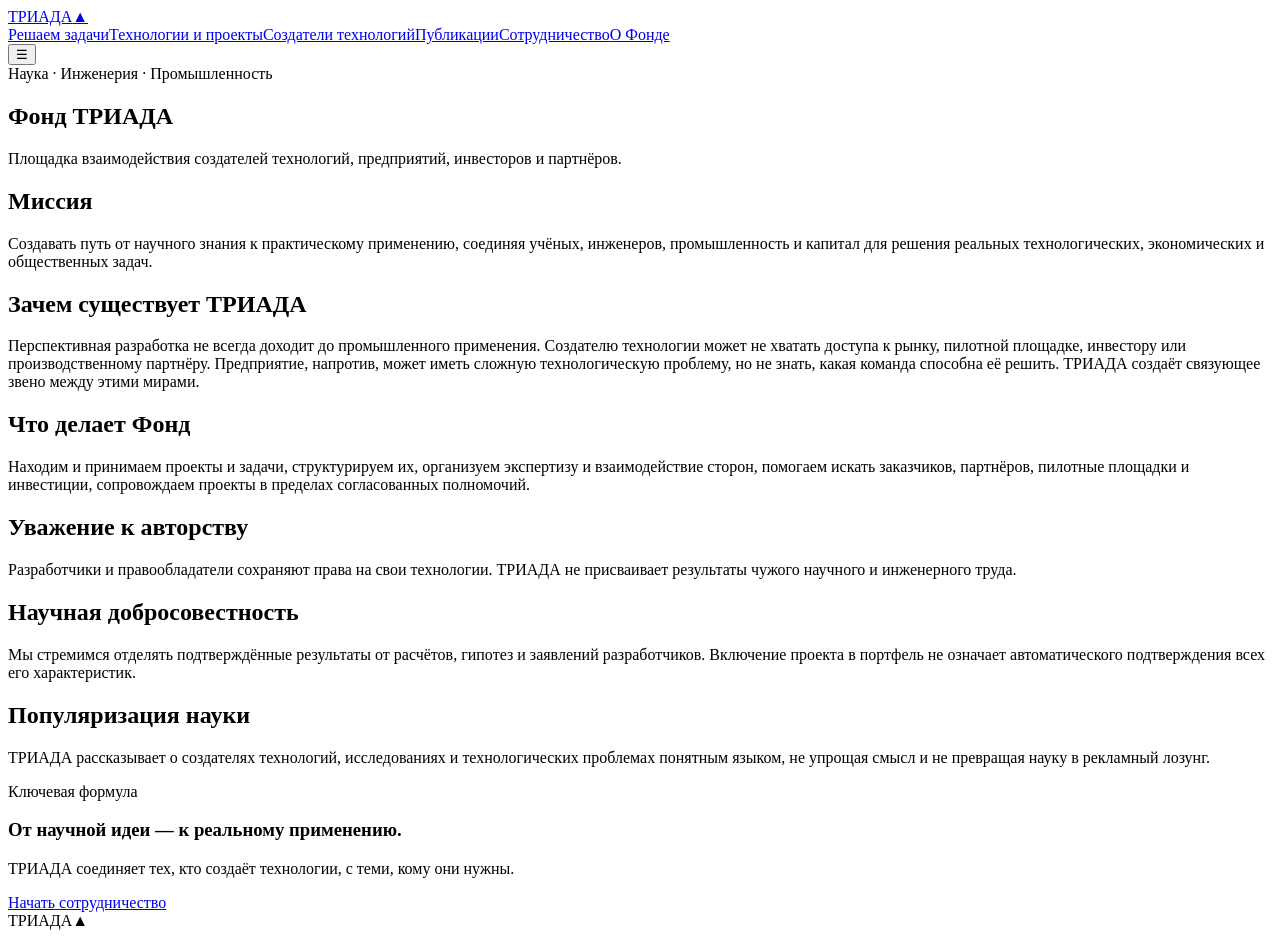
==== about.html @ a20eacea "Initial TRIADA website" ====
<!doctype html><html lang="ru"><head><meta charset="utf-8"><meta name="viewport" content="width=device-width,initial-scale=1"><title>О Фонде — ТРИАДА</title><link rel="stylesheet" href="assets/css/styles.css"><script defer src="assets/js/config.js"></script><script defer src="assets/js/api.js"></script><script defer src="assets/js/common.js"></script></head><body>
<header class="site-header"><div class="container header-inner"><a class="brand" href="index.html">ТРИАДА<span>▲</span></a><nav class="nav" data-nav><a href="challenges.html">Решаем задачи</a><a href="projects.html">Технологии и проекты</a><a href="creators.html">Создатели технологий</a><a href="publications.html">Публикации</a><a href="cooperation.html">Сотрудничество</a><a href="about.html">О Фонде</a></nav><button class="nav-toggle" data-nav-toggle>☰</button></div></header>
<main><section class="page-hero"><div class="container"><div class="eyebrow">Наука · Инженерия · Промышленность</div><h1>Фонд ТРИАДА</h1><p>Площадка взаимодействия создателей технологий, предприятий, инвесторов и партнёров.</p></div></section><section><div class="container detail-grid"><article class="detail-content"><h2>Миссия</h2><p>Создавать путь от научного знания к практическому применению, соединяя учёных, инженеров, промышленность и капитал для решения реальных технологических, экономических и общественных задач.</p><h2>Зачем существует ТРИАДА</h2><p>Перспективная разработка не всегда доходит до промышленного применения. Создателю технологии может не хватать доступа к рынку, пилотной площадке, инвестору или производственному партнёру. Предприятие, напротив, может иметь сложную технологическую проблему, но не знать, какая команда способна её решить. ТРИАДА создаёт связующее звено между этими мирами.</p><h2>Что делает Фонд</h2><p>Находим и принимаем проекты и задачи, структурируем их, организуем экспертизу и взаимодействие сторон, помогаем искать заказчиков, партнёров, пилотные площадки и инвестиции, сопровождаем проекты в пределах согласованных полномочий.</p><h2>Уважение к авторству</h2><p>Разработчики и правообладатели сохраняют права на свои технологии. ТРИАДА не присваивает результаты чужого научного и инженерного труда.</p><h2>Научная добросовестность</h2><p>Мы стремимся отделять подтверждённые результаты от расчётов, гипотез и заявлений разработчиков. Включение проекта в портфель не означает автоматического подтверждения всех его характеристик.</p><h2>Популяризация науки</h2><p>ТРИАДА рассказывает о создателях технологий, исследованиях и технологических проблемах понятным языком, не упрощая смысл и не превращая науку в рекламный лозунг.</p></article><aside class="detail-sidebar card"><div class="eyebrow">Ключевая формула</div><h3>От научной идеи — к реальному применению.</h3><p>ТРИАДА соединяет тех, кто создаёт технологии, с теми, кому они нужны.</p><a class="button" href="cooperation.html">Начать сотрудничество</a></aside></div></section></main><footer class="footer"><div class="container"><div class="brand">ТРИАДА<span>▲</span></div></div></footer>
</body></html>
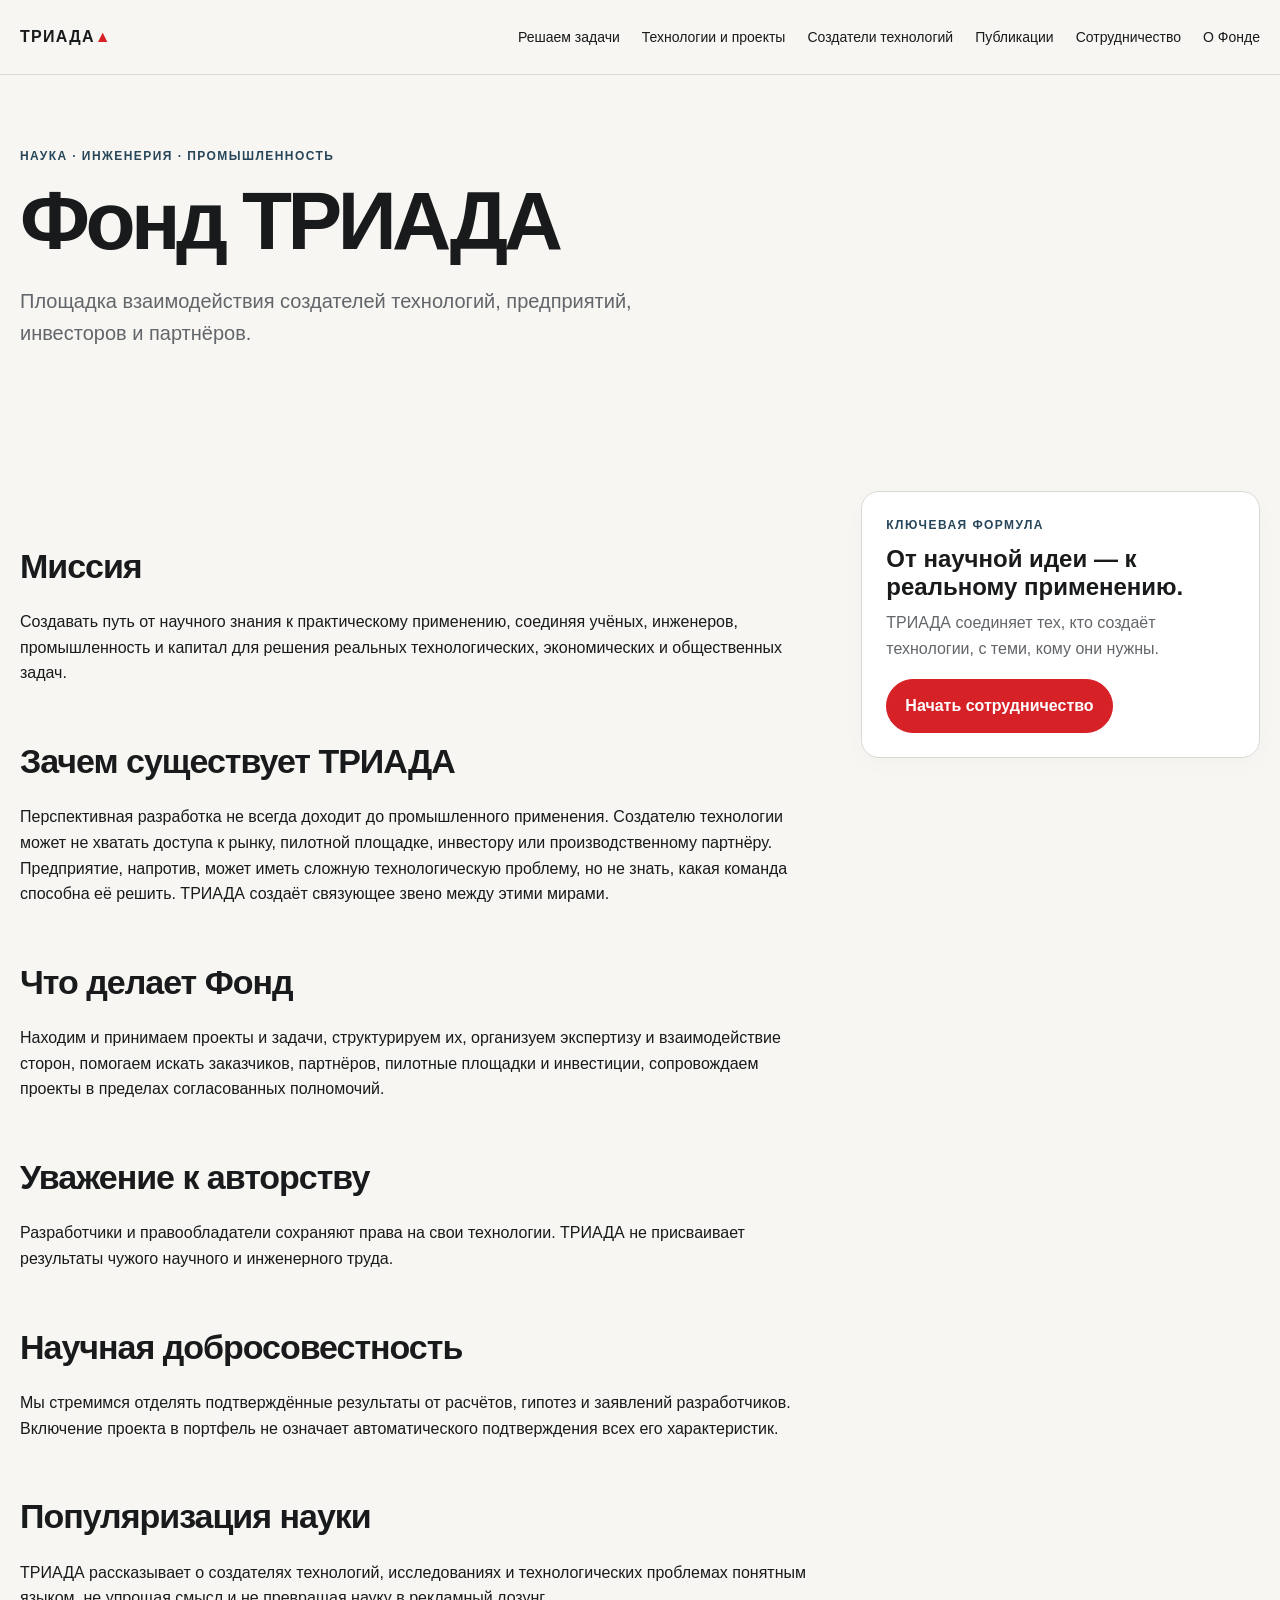
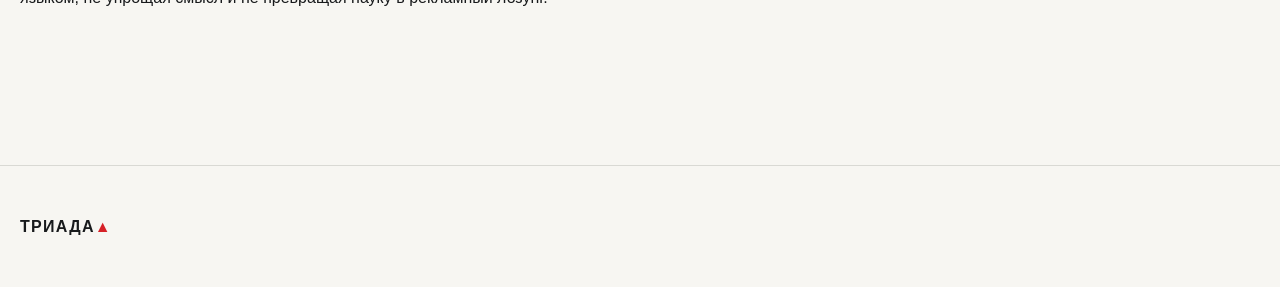
==== commit c342f03b: "Add files via upload" ====
--- a/about.html
+++ b/about.html
@@ -1,4 +1,75 @@
-<!doctype html><html lang="ru"><head><meta charset="utf-8"><meta name="viewport" content="width=device-width,initial-scale=1"><title>О Фонде — ТРИАДА</title><link rel="stylesheet" href="assets/css/styles.css"><script defer src="assets/js/config.js"></script><script defer src="assets/js/api.js"></script><script defer src="assets/js/common.js"></script></head><body>
+<!doctype html><html lang="ru"><head><meta charset="utf-8"><meta name="viewport" content="width=device-width,initial-scale=1"><title>О Фонде — ТРИАДА</title><style>
+:root{
+  --bg:#f7f6f2;--ink:#181a1c;--muted:#62666a;--red:#d62127;--blue:#27465a;--line:#d9d9d4;--white:#fff;
+  --max:1320px;--radius:18px;--shadow:0 12px 36px rgba(24,26,28,.06)
+}
+*{box-sizing:border-box}html{scroll-behavior:smooth}body{margin:0;background:var(--bg);color:var(--ink);font:16px/1.6 Inter,Arial,sans-serif}
+a{color:inherit;text-decoration:none}img{max-width:100%;display:block}button,input,textarea,select{font:inherit}
+.container{width:min(calc(100% - 40px),var(--max));margin:auto}.site-header{position:sticky;top:0;z-index:50;background:rgba(247,246,242,.94);backdrop-filter:blur(14px);border-bottom:1px solid var(--line)}
+.header-inner{height:74px;display:flex;align-items:center;gap:28px}.brand{font-weight:800;letter-spacing:.08em}.brand span{color:var(--red)}.nav{margin-left:auto;display:flex;gap:22px;align-items:center;font-size:14px}.nav a:hover{color:var(--red)}.nav-toggle{display:none;margin-left:auto;background:none;border:0;font-size:24px}
+.hero{padding:96px 0 76px}.hero-grid{display:grid;grid-template-columns:1.1fr .9fr;gap:70px;align-items:center}.eyebrow{font-size:12px;letter-spacing:.12em;text-transform:uppercase;color:var(--blue);font-weight:800}.hero h1,.page-hero h1{font-size:clamp(48px,7vw,92px);line-height:.96;letter-spacing:-.055em;margin:16px 0 24px;max-width:900px}.hero p,.page-hero p{font-size:20px;color:var(--muted);max-width:720px}.actions{display:flex;gap:12px;flex-wrap:wrap;margin-top:30px}.button{display:inline-flex;align-items:center;justify-content:center;padding:13px 18px;border-radius:999px;background:var(--red);color:white;font-weight:700;border:1px solid var(--red)}.button.secondary{background:transparent;color:var(--ink);border-color:var(--line)}.button.dark{background:var(--ink);border-color:var(--ink)}.text-link{font-weight:700;border-bottom:1px solid var(--ink)}
+.triad-diagram{min-height:420px;position:relative;border:1px solid var(--line);border-radius:32px;background:linear-gradient(150deg,#fff,#f1f0eb);overflow:hidden;box-shadow:var(--shadow)}.triad-diagram:before,.triad-diagram:after{content:"";position:absolute;border:1px solid #cfd2d4;border-radius:50%;width:340px;height:340px;left:50%;top:50%;transform:translate(-50%,-50%)}.triad-diagram:after{width:220px;height:220px}.node{position:absolute;padding:12px 16px;border-radius:999px;background:white;border:1px solid var(--line);font-weight:800;box-shadow:var(--shadow)}.n1{top:18%;left:12%}.n2{top:56%;left:41%}.n3{bottom:14%;right:9%}.pulse{position:absolute;width:12px;height:12px;background:var(--red);border-radius:50%;left:50%;top:50%;transform:translate(-50%,-50%);box-shadow:0 0 0 14px rgba(214,33,39,.08)}
+section{padding:78px 0}.section-head{display:grid;grid-template-columns:1fr 1fr;gap:40px;align-items:end;margin-bottom:30px}.section-head h2{font-size:clamp(34px,5vw,60px);line-height:1.02;letter-spacing:-.04em;margin:0}.section-head p{color:var(--muted);font-size:18px;margin:0}.grid{display:grid;gap:18px}.grid-4{grid-template-columns:repeat(4,1fr)}.grid-3{grid-template-columns:repeat(3,1fr)}.grid-2{grid-template-columns:repeat(2,1fr)}
+.card{background:var(--white);border:1px solid var(--line);border-radius:var(--radius);padding:24px;min-height:210px;display:flex;flex-direction:column;box-shadow:0 6px 22px rgba(24,26,28,.025)}.card h3{font-size:24px;line-height:1.15;margin:10px 0}.card p{color:var(--muted);margin:0 0 18px}.card .button,.card .text-link{margin-top:auto;align-self:flex-start}.card-actions{margin-top:auto;display:flex;flex-direction:column;gap:12px;align-items:flex-start}.meta{color:var(--blue);font-size:13px;margin:0 0 16px}.portrait{aspect-ratio:4/3;object-fit:cover;border-radius:12px;margin-bottom:18px;background:#eee}
+.problem-grid .card{min-height:170px}.problem-grid h3{font-size:22px}.dark-section{background:var(--ink);color:white}.dark-section .section-head p,.dark-section .card p{color:#c8cbce}.dark-section .card{background:#202326;border-color:#35383b}.dark-section .eyebrow{color:#a6becd}
+.steps{display:grid;grid-template-columns:repeat(6,1fr);gap:1px;background:var(--line);border:1px solid var(--line);border-radius:var(--radius);overflow:hidden}.step{background:var(--white);padding:22px}.step b{font-size:28px;color:var(--red)}.step h3{font-size:17px;margin:24px 0 7px}.step p{font-size:13px;color:var(--muted);margin:0}
+.page-hero{padding:72px 0 44px}.page-hero h1{font-size:clamp(44px,7vw,82px)}.filters{display:flex;gap:8px;flex-wrap:wrap;margin:18px 0 28px}.filter{border:1px solid var(--line);background:white;border-radius:999px;padding:9px 13px}.search{width:100%;padding:16px;border:1px solid var(--line);border-radius:14px;background:white;font-size:18px}.empty{padding:34px;border:1px dashed var(--line);border-radius:var(--radius);color:var(--muted);background:#fff}
+.detail-grid{display:grid;grid-template-columns:2fr 1fr;gap:44px}.detail-content h2{font-size:34px;letter-spacing:-.03em;margin:48px 0 12px}.detail-sidebar{position:sticky;top:100px;height:max-content}.fact{padding:14px 0;border-bottom:1px solid var(--line)}.fact span{display:block;color:var(--muted);font-size:12px;text-transform:uppercase;letter-spacing:.08em}.fact b{display:block;margin-top:5px}.evidence-scale{display:grid;grid-template-columns:repeat(7,1fr);gap:4px;margin-top:18px}.evidence-scale span{height:8px;border-radius:99px;background:#ddd}.evidence-scale span.on{background:var(--red)}
+.form-card{background:white;border:1px solid var(--line);border-radius:var(--radius);padding:28px}.form-grid{display:grid;grid-template-columns:1fr 1fr;gap:16px}.form-grid .full{grid-column:1/-1}label{font-weight:700;font-size:13px}input,textarea,select{width:100%;padding:13px;border:1px solid var(--line);border-radius:10px;background:#fff;margin-top:6px}textarea{min-height:120px;resize:vertical}.form-status{margin-top:12px;color:var(--blue)}.hp{position:absolute;left:-9999px}
+.footer{padding:48px 0;border-top:1px solid var(--line);margin-top:60px}.footer-grid{display:grid;grid-template-columns:2fr repeat(3,1fr);gap:30px}.footer h4{margin:0 0 12px}.footer a{display:block;color:var(--muted);margin:7px 0}.legal{font-size:12px;color:var(--muted);margin-top:30px;max-width:900px}
+@media(max-width:980px){.nav{display:none;position:absolute;left:20px;right:20px;top:74px;background:white;border:1px solid var(--line);border-radius:14px;padding:16px;flex-direction:column;align-items:flex-start}.nav.open{display:flex}.nav-toggle{display:block}.hero-grid,.section-head,.detail-grid{grid-template-columns:1fr}.triad-diagram{min-height:320px}.grid-4{grid-template-columns:repeat(2,1fr)}.grid-3{grid-template-columns:1fr 1fr}.steps{grid-template-columns:repeat(2,1fr)}.detail-sidebar{position:static}.footer-grid{grid-template-columns:1fr 1fr}.hero{padding-top:60px}}
+@media(max-width:620px){.container{width:min(calc(100% - 28px),var(--max))}.hero h1,.page-hero h1{font-size:48px}.hero p,.page-hero p{font-size:17px}.grid-4,.grid-3,.grid-2,.form-grid,.footer-grid{grid-template-columns:1fr}.steps{grid-template-columns:1fr}.evidence-scale{grid-template-columns:repeat(7,1fr)}section{padding:56px 0}.section-head{gap:18px}.card{min-height:unset}}
+
+</style><script>
+// После публикации Google Apps Script Web App вставьте URL /exec сюда.
+window.TRIADA_CONFIG = {
+  API_URL: 'https://script.google.com/macros/s/AKfycbx8Can62cXNw6nDtf886QBsCSZgSdFpAb1yBS1tljeRZTxrNdUVg59lQ1ZYYLkka4c6/exec',
+  SITE_NAME: 'Фонд ТРИАДА',
+  CONTACT_EMAIL: 'fond-triada@yandex.com'
+};
+
+</script><script>
+(function(){
+  const cfg = () => window.TRIADA_CONFIG || {};
+  const demo = {
+    ok:true, generatedAt:new Date().toISOString(),
+    projects:[], creators:[], challenges:[], competences:[], publications:[]
+  };
+  function configured(){ const u=cfg().API_URL||''; return /^https:\/\//.test(u) && !u.includes('PASTE_'); }
+  async function get(action, params={}){
+    if(!configured()) return action==='bootstrap'?demo:{ok:false,error:'API не подключён'};
+    const u=new URL(cfg().API_URL);
+    u.searchParams.set('action',action);
+    Object.entries(params).forEach(([k,v])=>u.searchParams.set(k,v));
+    const r=await fetch(u.toString(),{redirect:'follow',cache:'no-store'});
+    if(!r.ok) throw new Error('Ошибка API: '+r.status);
+    return r.json();
+  }
+  async function submit(payload){
+    if(!configured()) throw new Error('Сначала подключите Apps Script API в assets/js/config.js');
+    const r=await fetch(cfg().API_URL,{method:'POST',redirect:'follow',headers:{'Content-Type':'text/plain;charset=utf-8'},body:JSON.stringify(payload)});
+    if(!r.ok) throw new Error('Не удалось отправить форму');
+    return r.json();
+  }
+  window.TriadaAPI={get,submit,configured};
+})();
+
+</script><script>
+(function(){
+  const esc=s=>String(s??'').replace(/[&<>"']/g,m=>({'&':'&amp;','<':'&lt;','>':'&gt;','"':'&quot;',"'":'&#39;'}[m]));
+  const qs=k=>new URLSearchParams(location.search).get(k)||'';
+  const list=v=>Array.isArray(v)?v:(v?String(v).split(/[,;]+/).map(x=>x.trim()).filter(Boolean):[]);
+  function stageLabel(s){return ({IDEA:'Идея',CONCEPT:'Концепция',LAB:'Лаборатория',PROTOTYPE:'Прототип',PILOT:'Пилот',DEMO:'Демонстрация',INDUSTRIAL:'Промышленная эксплуатация','SCALE-UP':'Масштабирование'})[s]||s||''}
+  function projectCard(p){return `<article class="card project-card"><div class="eyebrow">${esc(p.direction||'Технологический проект')} · ${esc(stageLabel(p.stage))}</div><h3>${esc(p.name)}</h3><p>${esc(p.lead||p.problem||'')}</p><div class="meta"><span>${esc(p.need||'')}</span></div><div class="card-actions"><a class="button" href="project.html?id=${encodeURIComponent(p.id)}">Познакомиться с проектом</a><a class="text-link" href="cooperation.html?project=${encodeURIComponent(p.id)}">Обсудить с ТРИАДОЙ →</a></div></article>`}
+  function creatorCard(c){return `<article class="card creator-card">${c.photo?`<img class="portrait" src="${esc(c.photo)}" alt="${esc(c.name)}">`:''}<div class="eyebrow">${esc((c.roles||[]).join(' · '))}</div><h3>${esc(c.name)}</h3><p>${esc(c.degree||c.title||c.tasks||'')}</p><a class="button secondary" href="creator.html?id=${encodeURIComponent(c.id)}">Познакомиться с создателем</a></article>`}
+  function publicationCard(p){return `<article class="card"><div class="eyebrow">${esc(p.type||'Публикация')}</div><h3>${esc(p.title)}</h3><p>${esc(p.lead||'')}</p><a class="text-link" href="publications.html?id=${encodeURIComponent(p.id)}">Читать →</a></article>`}
+  function bindMobileNav(){const b=document.querySelector('[data-nav-toggle]'), n=document.querySelector('[data-nav]');if(b&&n)b.onclick=()=>n.classList.toggle('open')}
+  async function submitForm(form){const status=form.querySelector('[data-form-status]'); const data=Object.fromEntries(new FormData(form).entries()); try{status.textContent='Отправляем…';const r=await TriadaAPI.submit(data);if(!r.ok)throw new Error(r.error||'Ошибка');status.textContent='Спасибо. Заявка принята: '+r.id;form.reset()}catch(e){status.textContent=e.message}}
+  window.TriadaUI={esc,qs,list,stageLabel,projectCard,creatorCard,publicationCard,bindMobileNav,submitForm};
+  document.addEventListener('DOMContentLoaded',bindMobileNav);
+})();
+
+</script></head><body>
 <header class="site-header"><div class="container header-inner"><a class="brand" href="index.html">ТРИАДА<span>▲</span></a><nav class="nav" data-nav><a href="challenges.html">Решаем задачи</a><a href="projects.html">Технологии и проекты</a><a href="creators.html">Создатели технологий</a><a href="publications.html">Публикации</a><a href="cooperation.html">Сотрудничество</a><a href="about.html">О Фонде</a></nav><button class="nav-toggle" data-nav-toggle>☰</button></div></header>
 <main><section class="page-hero"><div class="container"><div class="eyebrow">Наука · Инженерия · Промышленность</div><h1>Фонд ТРИАДА</h1><p>Площадка взаимодействия создателей технологий, предприятий, инвесторов и партнёров.</p></div></section><section><div class="container detail-grid"><article class="detail-content"><h2>Миссия</h2><p>Создавать путь от научного знания к практическому применению, соединяя учёных, инженеров, промышленность и капитал для решения реальных технологических, экономических и общественных задач.</p><h2>Зачем существует ТРИАДА</h2><p>Перспективная разработка не всегда доходит до промышленного применения. Создателю технологии может не хватать доступа к рынку, пилотной площадке, инвестору или производственному партнёру. Предприятие, напротив, может иметь сложную технологическую проблему, но не знать, какая команда способна её решить. ТРИАДА создаёт связующее звено между этими мирами.</p><h2>Что делает Фонд</h2><p>Находим и принимаем проекты и задачи, структурируем их, организуем экспертизу и взаимодействие сторон, помогаем искать заказчиков, партнёров, пилотные площадки и инвестиции, сопровождаем проекты в пределах согласованных полномочий.</p><h2>Уважение к авторству</h2><p>Разработчики и правообладатели сохраняют права на свои технологии. ТРИАДА не присваивает результаты чужого научного и инженерного труда.</p><h2>Научная добросовестность</h2><p>Мы стремимся отделять подтверждённые результаты от расчётов, гипотез и заявлений разработчиков. Включение проекта в портфель не означает автоматического подтверждения всех его характеристик.</p><h2>Популяризация науки</h2><p>ТРИАДА рассказывает о создателях технологий, исследованиях и технологических проблемах понятным языком, не упрощая смысл и не превращая науку в рекламный лозунг.</p></article><aside class="detail-sidebar card"><div class="eyebrow">Ключевая формула</div><h3>От научной идеи — к реальному применению.</h3><p>ТРИАДА соединяет тех, кто создаёт технологии, с теми, кому они нужны.</p><a class="button" href="cooperation.html">Начать сотрудничество</a></aside></div></section></main><footer class="footer"><div class="container"><div class="brand">ТРИАДА<span>▲</span></div></div></footer>
 </body></html>
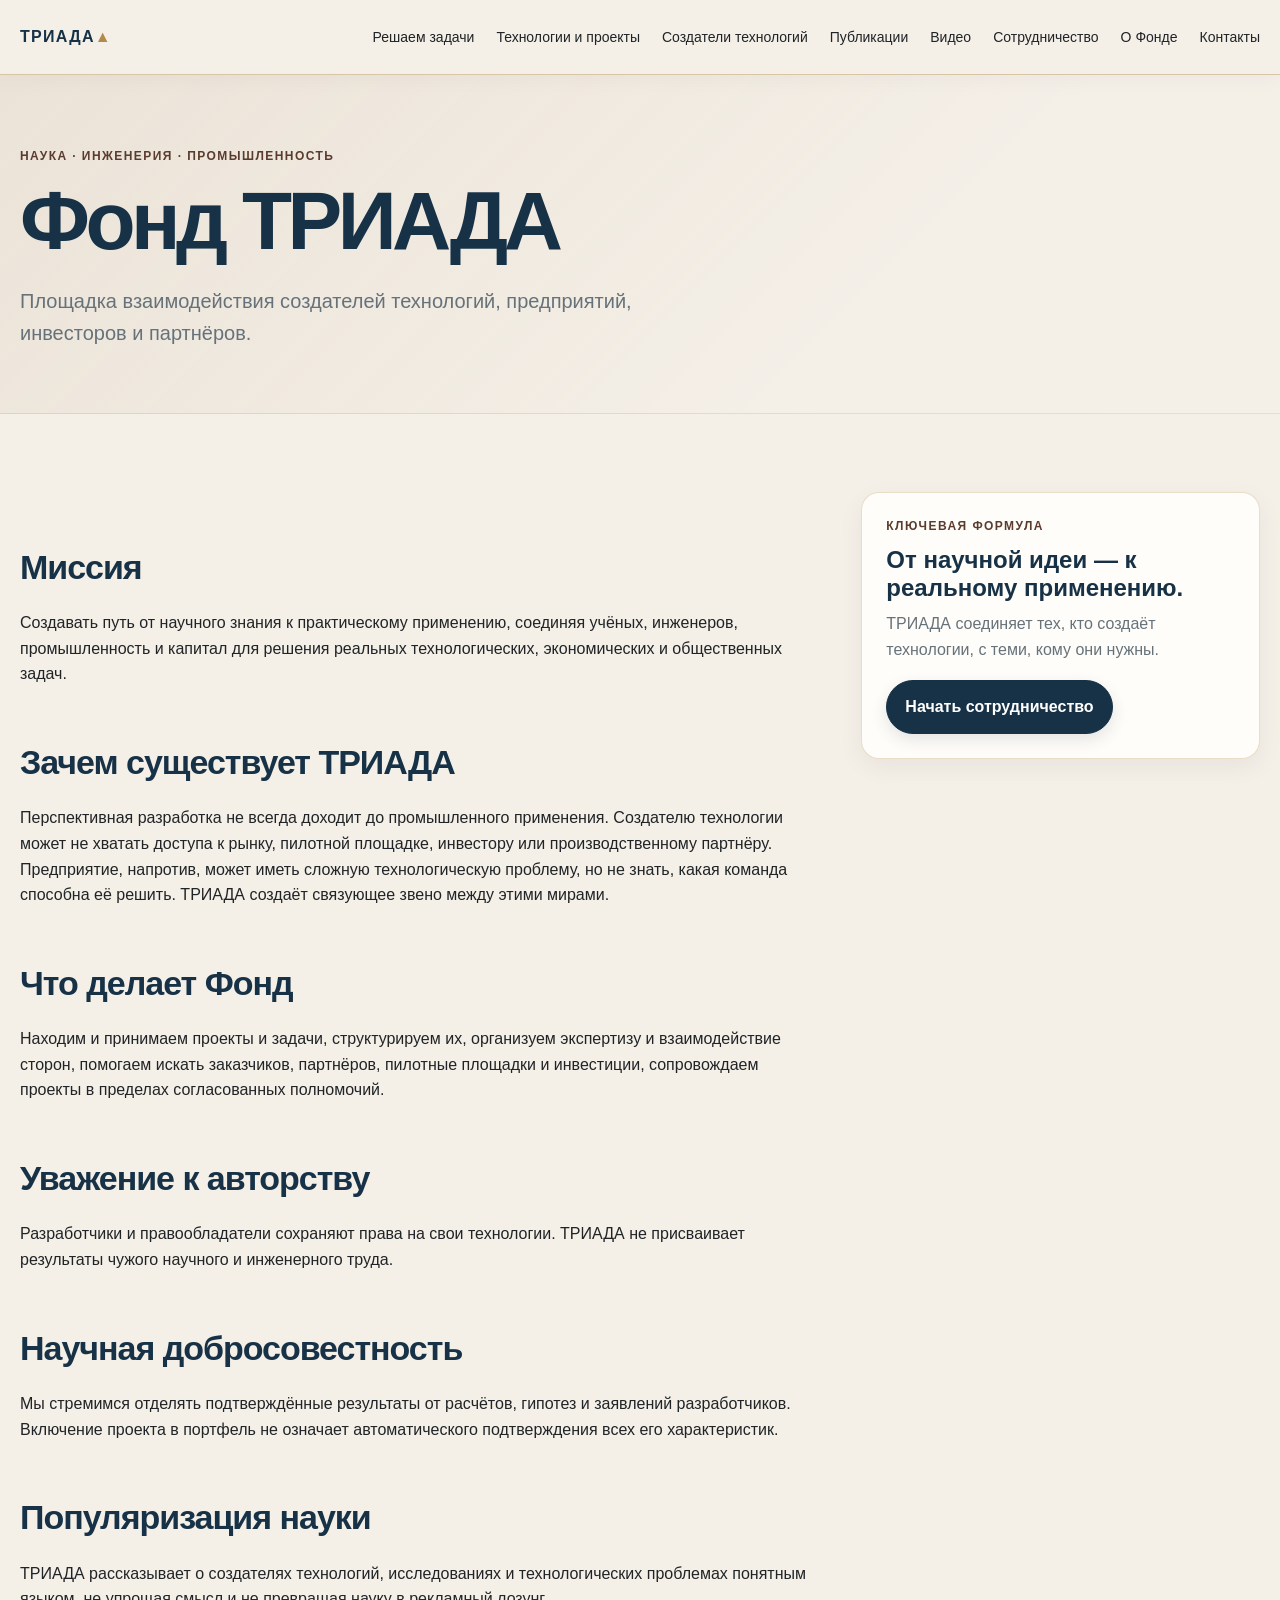
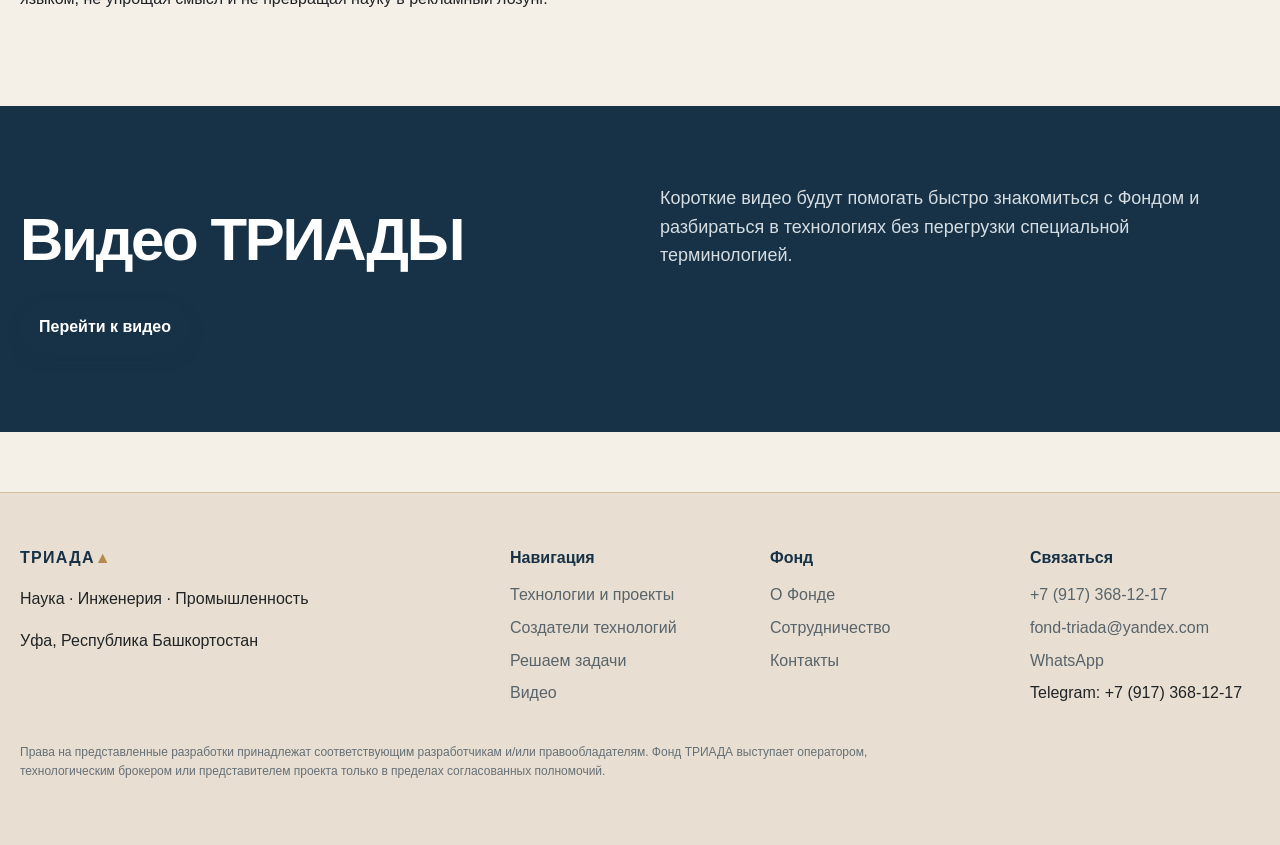
==== commit a62a769a: "Add files via upload Новая цветовая палитра сайта v4" ====
--- a/about.html
+++ b/about.html
@@ -1,23 +1,23 @@
 <!doctype html><html lang="ru"><head><meta charset="utf-8"><meta name="viewport" content="width=device-width,initial-scale=1"><title>О Фонде — ТРИАДА</title><style>
 :root{
-  --bg:#f7f6f2;--ink:#181a1c;--muted:#62666a;--red:#d62127;--blue:#27465a;--line:#d9d9d4;--white:#fff;
-  --max:1320px;--radius:18px;--shadow:0 12px 36px rgba(24,26,28,.06)
+  --bg:#f4efe7;--ink:#202427;--muted:#66727a;--red:#5a3c2e;--blue:#173247;--brown:#5a3c2e;--gold:#b28a4a;--sand:#e8ded1;--line:#d3c6b7;--white:#fffdf9;
+  --max:1320px;--radius:18px;--shadow:0 14px 38px rgba(23,50,71,.09)
 }
 *{box-sizing:border-box}html{scroll-behavior:smooth}body{margin:0;background:var(--bg);color:var(--ink);font:16px/1.6 Inter,Arial,sans-serif}
 a{color:inherit;text-decoration:none}img{max-width:100%;display:block}button,input,textarea,select{font:inherit}
-.container{width:min(calc(100% - 40px),var(--max));margin:auto}.site-header{position:sticky;top:0;z-index:50;background:rgba(247,246,242,.94);backdrop-filter:blur(14px);border-bottom:1px solid var(--line)}
-.header-inner{height:74px;display:flex;align-items:center;gap:28px}.brand{font-weight:800;letter-spacing:.08em}.brand span{color:var(--red)}.nav{margin-left:auto;display:flex;gap:22px;align-items:center;font-size:14px}.nav a:hover{color:var(--red)}.nav-toggle{display:none;margin-left:auto;background:none;border:0;font-size:24px}
-.hero{padding:96px 0 76px}.hero-grid{display:grid;grid-template-columns:1.1fr .9fr;gap:70px;align-items:center}.eyebrow{font-size:12px;letter-spacing:.12em;text-transform:uppercase;color:var(--blue);font-weight:800}.hero h1,.page-hero h1{font-size:clamp(48px,7vw,92px);line-height:.96;letter-spacing:-.055em;margin:16px 0 24px;max-width:900px}.hero p,.page-hero p{font-size:20px;color:var(--muted);max-width:720px}.actions{display:flex;gap:12px;flex-wrap:wrap;margin-top:30px}.button{display:inline-flex;align-items:center;justify-content:center;padding:13px 18px;border-radius:999px;background:var(--red);color:white;font-weight:700;border:1px solid var(--red)}.button.secondary{background:transparent;color:var(--ink);border-color:var(--line)}.button.dark{background:var(--ink);border-color:var(--ink)}.text-link{font-weight:700;border-bottom:1px solid var(--ink)}
-.triad-diagram{min-height:420px;position:relative;border:1px solid var(--line);border-radius:32px;background:linear-gradient(150deg,#fff,#f1f0eb);overflow:hidden;box-shadow:var(--shadow)}.triad-diagram:before,.triad-diagram:after{content:"";position:absolute;border:1px solid #cfd2d4;border-radius:50%;width:340px;height:340px;left:50%;top:50%;transform:translate(-50%,-50%)}.triad-diagram:after{width:220px;height:220px}.node{position:absolute;padding:12px 16px;border-radius:999px;background:white;border:1px solid var(--line);font-weight:800;box-shadow:var(--shadow)}.n1{top:18%;left:12%}.n2{top:56%;left:41%}.n3{bottom:14%;right:9%}.pulse{position:absolute;width:12px;height:12px;background:var(--red);border-radius:50%;left:50%;top:50%;transform:translate(-50%,-50%);box-shadow:0 0 0 14px rgba(214,33,39,.08)}
-section{padding:78px 0}.section-head{display:grid;grid-template-columns:1fr 1fr;gap:40px;align-items:end;margin-bottom:30px}.section-head h2{font-size:clamp(34px,5vw,60px);line-height:1.02;letter-spacing:-.04em;margin:0}.section-head p{color:var(--muted);font-size:18px;margin:0}.grid{display:grid;gap:18px}.grid-4{grid-template-columns:repeat(4,1fr)}.grid-3{grid-template-columns:repeat(3,1fr)}.grid-2{grid-template-columns:repeat(2,1fr)}
-.card{background:var(--white);border:1px solid var(--line);border-radius:var(--radius);padding:24px;min-height:210px;display:flex;flex-direction:column;box-shadow:0 6px 22px rgba(24,26,28,.025)}.card h3{font-size:24px;line-height:1.15;margin:10px 0}.card p{color:var(--muted);margin:0 0 18px}.card .button,.card .text-link{margin-top:auto;align-self:flex-start}.card-actions{margin-top:auto;display:flex;flex-direction:column;gap:12px;align-items:flex-start}.meta{color:var(--blue);font-size:13px;margin:0 0 16px}.portrait{aspect-ratio:4/3;object-fit:cover;border-radius:12px;margin-bottom:18px;background:#eee}
-.problem-grid .card{min-height:170px}.problem-grid h3{font-size:22px}.dark-section{background:var(--ink);color:white}.dark-section .section-head p,.dark-section .card p{color:#c8cbce}.dark-section .card{background:#202326;border-color:#35383b}.dark-section .eyebrow{color:#a6becd}
-.steps{display:grid;grid-template-columns:repeat(6,1fr);gap:1px;background:var(--line);border:1px solid var(--line);border-radius:var(--radius);overflow:hidden}.step{background:var(--white);padding:22px}.step b{font-size:28px;color:var(--red)}.step h3{font-size:17px;margin:24px 0 7px}.step p{font-size:13px;color:var(--muted);margin:0}
-.page-hero{padding:72px 0 44px}.page-hero h1{font-size:clamp(44px,7vw,82px)}.filters{display:flex;gap:8px;flex-wrap:wrap;margin:18px 0 28px}.filter{border:1px solid var(--line);background:white;border-radius:999px;padding:9px 13px}.search{width:100%;padding:16px;border:1px solid var(--line);border-radius:14px;background:white;font-size:18px}.empty{padding:34px;border:1px dashed var(--line);border-radius:var(--radius);color:var(--muted);background:#fff}
-.detail-grid{display:grid;grid-template-columns:2fr 1fr;gap:44px}.detail-content h2{font-size:34px;letter-spacing:-.03em;margin:48px 0 12px}.detail-sidebar{position:sticky;top:100px;height:max-content}.fact{padding:14px 0;border-bottom:1px solid var(--line)}.fact span{display:block;color:var(--muted);font-size:12px;text-transform:uppercase;letter-spacing:.08em}.fact b{display:block;margin-top:5px}.evidence-scale{display:grid;grid-template-columns:repeat(7,1fr);gap:4px;margin-top:18px}.evidence-scale span{height:8px;border-radius:99px;background:#ddd}.evidence-scale span.on{background:var(--red)}
-.form-card{background:white;border:1px solid var(--line);border-radius:var(--radius);padding:28px}.form-grid{display:grid;grid-template-columns:1fr 1fr;gap:16px}.form-grid .full{grid-column:1/-1}label{font-weight:700;font-size:13px}input,textarea,select{width:100%;padding:13px;border:1px solid var(--line);border-radius:10px;background:#fff;margin-top:6px}textarea{min-height:120px;resize:vertical}.form-status{margin-top:12px;color:var(--blue)}.hp{position:absolute;left:-9999px}
-.footer{padding:48px 0;border-top:1px solid var(--line);margin-top:60px}.footer-grid{display:grid;grid-template-columns:2fr repeat(3,1fr);gap:30px}.footer h4{margin:0 0 12px}.footer a{display:block;color:var(--muted);margin:7px 0}.legal{font-size:12px;color:var(--muted);margin-top:30px;max-width:900px}
-@media(max-width:980px){.nav{display:none;position:absolute;left:20px;right:20px;top:74px;background:white;border:1px solid var(--line);border-radius:14px;padding:16px;flex-direction:column;align-items:flex-start}.nav.open{display:flex}.nav-toggle{display:block}.hero-grid,.section-head,.detail-grid{grid-template-columns:1fr}.triad-diagram{min-height:320px}.grid-4{grid-template-columns:repeat(2,1fr)}.grid-3{grid-template-columns:1fr 1fr}.steps{grid-template-columns:repeat(2,1fr)}.detail-sidebar{position:static}.footer-grid{grid-template-columns:1fr 1fr}.hero{padding-top:60px}}
+.container{width:min(calc(100% - 40px),var(--max));margin:auto}.site-header{position:sticky;top:0;z-index:50;background:rgba(244,239,231,.95);backdrop-filter:blur(14px);border-bottom:1px solid rgba(178,138,74,.42);box-shadow:0 4px 20px rgba(23,50,71,.035)}
+.header-inner{height:74px;display:flex;align-items:center;gap:28px}.brand{font-weight:800;letter-spacing:.08em;color:var(--blue)}.brand span{color:var(--gold)}.nav{margin-left:auto;display:flex;gap:22px;align-items:center;font-size:14px}.nav a{transition:color .2s ease}.nav a:hover{color:var(--brown)}.nav-toggle{display:none;margin-left:auto;background:none;border:0;font-size:24px;color:var(--blue)}
+.hero{padding:96px 0 76px;background:linear-gradient(135deg,rgba(232,222,209,.62),rgba(244,239,231,0) 62%)}.hero-grid{display:grid;grid-template-columns:1.1fr .9fr;gap:70px;align-items:center}.eyebrow{font-size:12px;letter-spacing:.12em;text-transform:uppercase;color:var(--brown);font-weight:800}.hero h1,.page-hero h1{font-size:clamp(48px,7vw,92px);line-height:.96;letter-spacing:-.055em;margin:16px 0 24px;max-width:900px;color:var(--blue)}.hero p,.page-hero p{font-size:20px;color:var(--muted);max-width:720px}.actions{display:flex;gap:12px;flex-wrap:wrap;margin-top:30px}.button{display:inline-flex;align-items:center;justify-content:center;padding:13px 18px;border-radius:999px;background:var(--blue);color:white;font-weight:700;border:1px solid var(--blue);box-shadow:0 6px 16px rgba(23,50,71,.12);transition:transform .18s ease,background .18s ease,border-color .18s ease}.button:hover{background:var(--brown);border-color:var(--brown);transform:translateY(-1px)}.button.secondary{background:transparent;color:var(--blue);border-color:rgba(23,50,71,.28);box-shadow:none}.button.secondary:hover{background:var(--sand);color:var(--blue);border-color:var(--gold)}.button.dark{background:var(--brown);border-color:var(--brown)}.button.dark:hover{background:var(--blue);border-color:var(--blue)}.text-link{font-weight:700;color:var(--brown);border-bottom:1px solid rgba(90,60,46,.45)}
+.triad-diagram{min-height:420px;position:relative;border:1px solid rgba(178,138,74,.42);border-radius:32px;background:linear-gradient(150deg,#173247,#284b61);overflow:hidden;box-shadow:0 20px 48px rgba(23,50,71,.18)}.triad-diagram:before,.triad-diagram:after{content:"";position:absolute;border:1px solid rgba(178,138,74,.42);border-radius:50%;width:340px;height:340px;left:50%;top:50%;transform:translate(-50%,-50%)}.triad-diagram:after{width:220px;height:220px}.node{position:absolute;padding:12px 16px;border-radius:999px;background:rgba(255,253,249,.94);color:var(--blue);border:1px solid rgba(178,138,74,.65);font-weight:800;box-shadow:0 10px 28px rgba(9,24,34,.18)}.n1{top:18%;left:12%}.n2{top:56%;left:41%}.n3{bottom:14%;right:9%}.pulse{position:absolute;width:12px;height:12px;background:var(--gold);border-radius:50%;left:50%;top:50%;transform:translate(-50%,-50%);box-shadow:0 0 0 14px rgba(178,138,74,.16)}
+section{padding:78px 0}.section-head{display:grid;grid-template-columns:1fr 1fr;gap:40px;align-items:end;margin-bottom:30px}.section-head h2{font-size:clamp(34px,5vw,60px);line-height:1.02;letter-spacing:-.04em;margin:0;color:var(--blue)}.section-head p{color:var(--muted);font-size:18px;margin:0}.grid{display:grid;gap:18px}.grid-4{grid-template-columns:repeat(4,1fr)}.grid-3{grid-template-columns:repeat(3,1fr)}.grid-2{grid-template-columns:repeat(2,1fr)}
+.card{background:var(--white);border:1px solid rgba(178,138,74,.28);border-radius:var(--radius);padding:24px;min-height:210px;display:flex;flex-direction:column;box-shadow:0 8px 26px rgba(23,50,71,.055)}.card h3{font-size:24px;line-height:1.15;margin:10px 0;color:var(--blue)}.card p{color:var(--muted);margin:0 0 18px}.card .button,.card .text-link{margin-top:auto;align-self:flex-start}.card-actions{margin-top:auto;display:flex;flex-direction:column;gap:12px;align-items:flex-start}.meta{color:var(--blue);font-size:13px;margin:0 0 16px}.portrait{aspect-ratio:4/3;object-fit:cover;border-radius:12px;margin-bottom:18px;background:#e5ddd2}
+.problem-grid .card{min-height:170px}.problem-grid h3{font-size:22px}.dark-section{background:var(--blue);color:white}.dark-section .section-head h2{color:white}.dark-section .section-head p,.dark-section .card p{color:#d6dde1}.dark-section .card{background:#203e52;border-color:#3b5d72;box-shadow:none}.dark-section .card h3{color:white}.dark-section .eyebrow{color:#d9bd86}
+.steps{display:grid;grid-template-columns:repeat(6,1fr);gap:1px;background:rgba(178,138,74,.34);border:1px solid rgba(178,138,74,.34);border-radius:var(--radius);overflow:hidden}.step{background:var(--white);padding:22px}.step b{font-size:28px;color:var(--brown)}.step h3{font-size:17px;margin:24px 0 7px;color:var(--blue)}.step p{font-size:13px;color:var(--muted);margin:0}.dark-section .step{background:#f7f2ea}.dark-section .step h3{color:var(--blue)}
+.page-hero{padding:72px 0 44px;background:linear-gradient(135deg,rgba(232,222,209,.72),rgba(244,239,231,0) 68%);border-bottom:1px solid rgba(178,138,74,.18)}.page-hero h1{font-size:clamp(44px,7vw,82px)}.filters{display:flex;gap:8px;flex-wrap:wrap;margin:18px 0 28px}.filter{border:1px solid rgba(23,50,71,.2);background:var(--white);color:var(--blue);border-radius:999px;padding:9px 13px}.filter:hover{border-color:var(--gold);background:var(--sand)}.search{width:100%;padding:16px;border:1px solid var(--line);border-radius:14px;background:var(--white);font-size:18px}.empty{padding:34px;border:1px dashed var(--line);border-radius:var(--radius);color:var(--muted);background:var(--white)}
+.detail-grid{display:grid;grid-template-columns:2fr 1fr;gap:44px}.detail-content h2{font-size:34px;letter-spacing:-.03em;margin:48px 0 12px;color:var(--blue)}.detail-sidebar{position:sticky;top:100px;height:max-content}.fact{padding:14px 0;border-bottom:1px solid var(--line)}.fact span{display:block;color:var(--muted);font-size:12px;text-transform:uppercase;letter-spacing:.08em}.fact b{display:block;margin-top:5px}.evidence-scale{display:grid;grid-template-columns:repeat(7,1fr);gap:4px;margin-top:18px}.evidence-scale span{height:8px;border-radius:99px;background:#ded4c7}.evidence-scale span.on{background:var(--gold)}
+.form-card{background:var(--white);border:1px solid rgba(178,138,74,.32);border-radius:var(--radius);padding:28px;box-shadow:0 10px 30px rgba(23,50,71,.055)}.form-grid{display:grid;grid-template-columns:1fr 1fr;gap:16px}.form-grid .full{grid-column:1/-1}label{font-weight:700;font-size:13px}input,textarea,select{width:100%;padding:13px;border:1px solid var(--line);border-radius:10px;background:var(--white);margin-top:6px;color:var(--ink)}input:focus,textarea:focus,select:focus{outline:2px solid rgba(178,138,74,.22);border-color:var(--gold)}textarea{min-height:120px;resize:vertical}.form-status{margin-top:12px;color:var(--blue)}.hp{position:absolute;left:-9999px}
+.footer{padding:52px 0;border-top:1px solid rgba(178,138,74,.38);margin-top:60px;background:var(--sand)}.footer-grid{display:grid;grid-template-columns:2fr repeat(3,1fr);gap:30px}.footer h4{margin:0 0 12px;color:var(--blue)}.footer a{display:block;color:#58646b;margin:7px 0}.footer a:hover{color:var(--brown)}.legal{font-size:12px;color:#657077;margin-top:30px;max-width:900px}
+@media(max-width:980px){.nav{display:none;position:absolute;left:20px;right:20px;top:74px;background:var(--white);border:1px solid var(--line);border-radius:14px;padding:16px;flex-direction:column;align-items:flex-start}.nav.open{display:flex}.nav-toggle{display:block}.hero-grid,.section-head,.detail-grid{grid-template-columns:1fr}.triad-diagram{min-height:320px}.grid-4{grid-template-columns:repeat(2,1fr)}.grid-3{grid-template-columns:1fr 1fr}.steps{grid-template-columns:repeat(2,1fr)}.detail-sidebar{position:static}.footer-grid{grid-template-columns:1fr 1fr}.hero{padding-top:60px}}
 @media(max-width:620px){.container{width:min(calc(100% - 28px),var(--max))}.hero h1,.page-hero h1{font-size:48px}.hero p,.page-hero p{font-size:17px}.grid-4,.grid-3,.grid-2,.form-grid,.footer-grid{grid-template-columns:1fr}.steps{grid-template-columns:1fr}.evidence-scale{grid-template-columns:repeat(7,1fr)}section{padding:56px 0}.section-head{gap:18px}.card{min-height:unset}}
 
 </style><script>
@@ -25,7 +25,10 @@
 window.TRIADA_CONFIG = {
   API_URL: 'https://script.google.com/macros/s/AKfycbx8Can62cXNw6nDtf886QBsCSZgSdFpAb1yBS1tljeRZTxrNdUVg59lQ1ZYYLkka4c6/exec',
   SITE_NAME: 'Фонд ТРИАДА',
-  CONTACT_EMAIL: 'fond-triada@yandex.com'
+  CONTACT_EMAIL: 'fond-triada@yandex.com',
+  CONTACT_PHONE: '+79173681217',
+  CONTACT_PHONE_DISPLAY: '+7 (917) 368-12-17',
+  WHATSAPP_URL: 'https://wa.me/79173681217'
 };
 
 </script><script>
@@ -70,6 +73,6 @@
 })();
 
 </script></head><body>
-<header class="site-header"><div class="container header-inner"><a class="brand" href="index.html">ТРИАДА<span>▲</span></a><nav class="nav" data-nav><a href="challenges.html">Решаем задачи</a><a href="projects.html">Технологии и проекты</a><a href="creators.html">Создатели технологий</a><a href="publications.html">Публикации</a><a href="cooperation.html">Сотрудничество</a><a href="about.html">О Фонде</a></nav><button class="nav-toggle" data-nav-toggle>☰</button></div></header>
-<main><section class="page-hero"><div class="container"><div class="eyebrow">Наука · Инженерия · Промышленность</div><h1>Фонд ТРИАДА</h1><p>Площадка взаимодействия создателей технологий, предприятий, инвесторов и партнёров.</p></div></section><section><div class="container detail-grid"><article class="detail-content"><h2>Миссия</h2><p>Создавать путь от научного знания к практическому применению, соединяя учёных, инженеров, промышленность и капитал для решения реальных технологических, экономических и общественных задач.</p><h2>Зачем существует ТРИАДА</h2><p>Перспективная разработка не всегда доходит до промышленного применения. Создателю технологии может не хватать доступа к рынку, пилотной площадке, инвестору или производственному партнёру. Предприятие, напротив, может иметь сложную технологическую проблему, но не знать, какая команда способна её решить. ТРИАДА создаёт связующее звено между этими мирами.</p><h2>Что делает Фонд</h2><p>Находим и принимаем проекты и задачи, структурируем их, организуем экспертизу и взаимодействие сторон, помогаем искать заказчиков, партнёров, пилотные площадки и инвестиции, сопровождаем проекты в пределах согласованных полномочий.</p><h2>Уважение к авторству</h2><p>Разработчики и правообладатели сохраняют права на свои технологии. ТРИАДА не присваивает результаты чужого научного и инженерного труда.</p><h2>Научная добросовестность</h2><p>Мы стремимся отделять подтверждённые результаты от расчётов, гипотез и заявлений разработчиков. Включение проекта в портфель не означает автоматического подтверждения всех его характеристик.</p><h2>Популяризация науки</h2><p>ТРИАДА рассказывает о создателях технологий, исследованиях и технологических проблемах понятным языком, не упрощая смысл и не превращая науку в рекламный лозунг.</p></article><aside class="detail-sidebar card"><div class="eyebrow">Ключевая формула</div><h3>От научной идеи — к реальному применению.</h3><p>ТРИАДА соединяет тех, кто создаёт технологии, с теми, кому они нужны.</p><a class="button" href="cooperation.html">Начать сотрудничество</a></aside></div></section></main><footer class="footer"><div class="container"><div class="brand">ТРИАДА<span>▲</span></div></div></footer>
+<header class="site-header"><div class="container header-inner"><a class="brand" href="index.html">ТРИАДА<span>▲</span></a><nav class="nav" data-nav><a href="challenges.html">Решаем задачи</a><a href="projects.html">Технологии и проекты</a><a href="creators.html">Создатели технологий</a><a href="publications.html">Публикации</a><a href="videos.html">Видео</a><a href="cooperation.html">Сотрудничество</a><a href="about.html">О Фонде</a><a href="contacts.html">Контакты</a></nav><button class="nav-toggle" data-nav-toggle aria-label="Меню">☰</button></div></header>
+<main><section class="page-hero"><div class="container"><div class="eyebrow">Наука · Инженерия · Промышленность</div><h1>Фонд ТРИАДА</h1><p>Площадка взаимодействия создателей технологий, предприятий, инвесторов и партнёров.</p></div></section><section><div class="container detail-grid"><article class="detail-content"><h2>Миссия</h2><p>Создавать путь от научного знания к практическому применению, соединяя учёных, инженеров, промышленность и капитал для решения реальных технологических, экономических и общественных задач.</p><h2>Зачем существует ТРИАДА</h2><p>Перспективная разработка не всегда доходит до промышленного применения. Создателю технологии может не хватать доступа к рынку, пилотной площадке, инвестору или производственному партнёру. Предприятие, напротив, может иметь сложную технологическую проблему, но не знать, какая команда способна её решить. ТРИАДА создаёт связующее звено между этими мирами.</p><h2>Что делает Фонд</h2><p>Находим и принимаем проекты и задачи, структурируем их, организуем экспертизу и взаимодействие сторон, помогаем искать заказчиков, партнёров, пилотные площадки и инвестиции, сопровождаем проекты в пределах согласованных полномочий.</p><h2>Уважение к авторству</h2><p>Разработчики и правообладатели сохраняют права на свои технологии. ТРИАДА не присваивает результаты чужого научного и инженерного труда.</p><h2>Научная добросовестность</h2><p>Мы стремимся отделять подтверждённые результаты от расчётов, гипотез и заявлений разработчиков. Включение проекта в портфель не означает автоматического подтверждения всех его характеристик.</p><h2>Популяризация науки</h2><p>ТРИАДА рассказывает о создателях технологий, исследованиях и технологических проблемах понятным языком, не упрощая смысл и не превращая науку в рекламный лозунг.</p></article><aside class="detail-sidebar card"><div class="eyebrow">Ключевая формула</div><h3>От научной идеи — к реальному применению.</h3><p>ТРИАДА соединяет тех, кто создаёт технологии, с теми, кому они нужны.</p><a class="button" href="cooperation.html">Начать сотрудничество</a></aside></div></section><section class="dark-section"><div class="container"><div class="section-head"><h2>Видео ТРИАДЫ</h2><p>Короткие видео будут помогать быстро знакомиться с Фондом и разбираться в технологиях без перегрузки специальной терминологией.</p></div><div class="actions"><a class="button" href="videos.html">Перейти к видео</a></div></div></section></main><footer class="footer"><div class="container"><div class="footer-grid"><div><div class="brand">ТРИАДА<span>▲</span></div><p class="muted">Наука · Инженерия · Промышленность</p><p class="muted">Уфа, Республика Башкортостан</p></div><div><h4>Навигация</h4><a href="projects.html">Технологии и проекты</a><a href="creators.html">Создатели технологий</a><a href="challenges.html">Решаем задачи</a><a href="videos.html">Видео</a></div><div><h4>Фонд</h4><a href="about.html">О Фонде</a><a href="cooperation.html">Сотрудничество</a><a href="contacts.html">Контакты</a></div><div><h4>Связаться</h4><a href="tel:+79173681217">+7 (917) 368-12-17</a><a href="mailto:fond-triada@yandex.com">fond-triada@yandex.com</a><a href="https://wa.me/79173681217" target="_blank" rel="noopener">WhatsApp</a><span class="muted">Telegram: +7 (917) 368-12-17</span></div></div><p class="legal">Права на представленные разработки принадлежат соответствующим разработчикам и/или правообладателям. Фонд ТРИАДА выступает оператором, технологическим брокером или представителем проекта только в пределах согласованных полномочий.</p></div></footer>
 </body></html>
